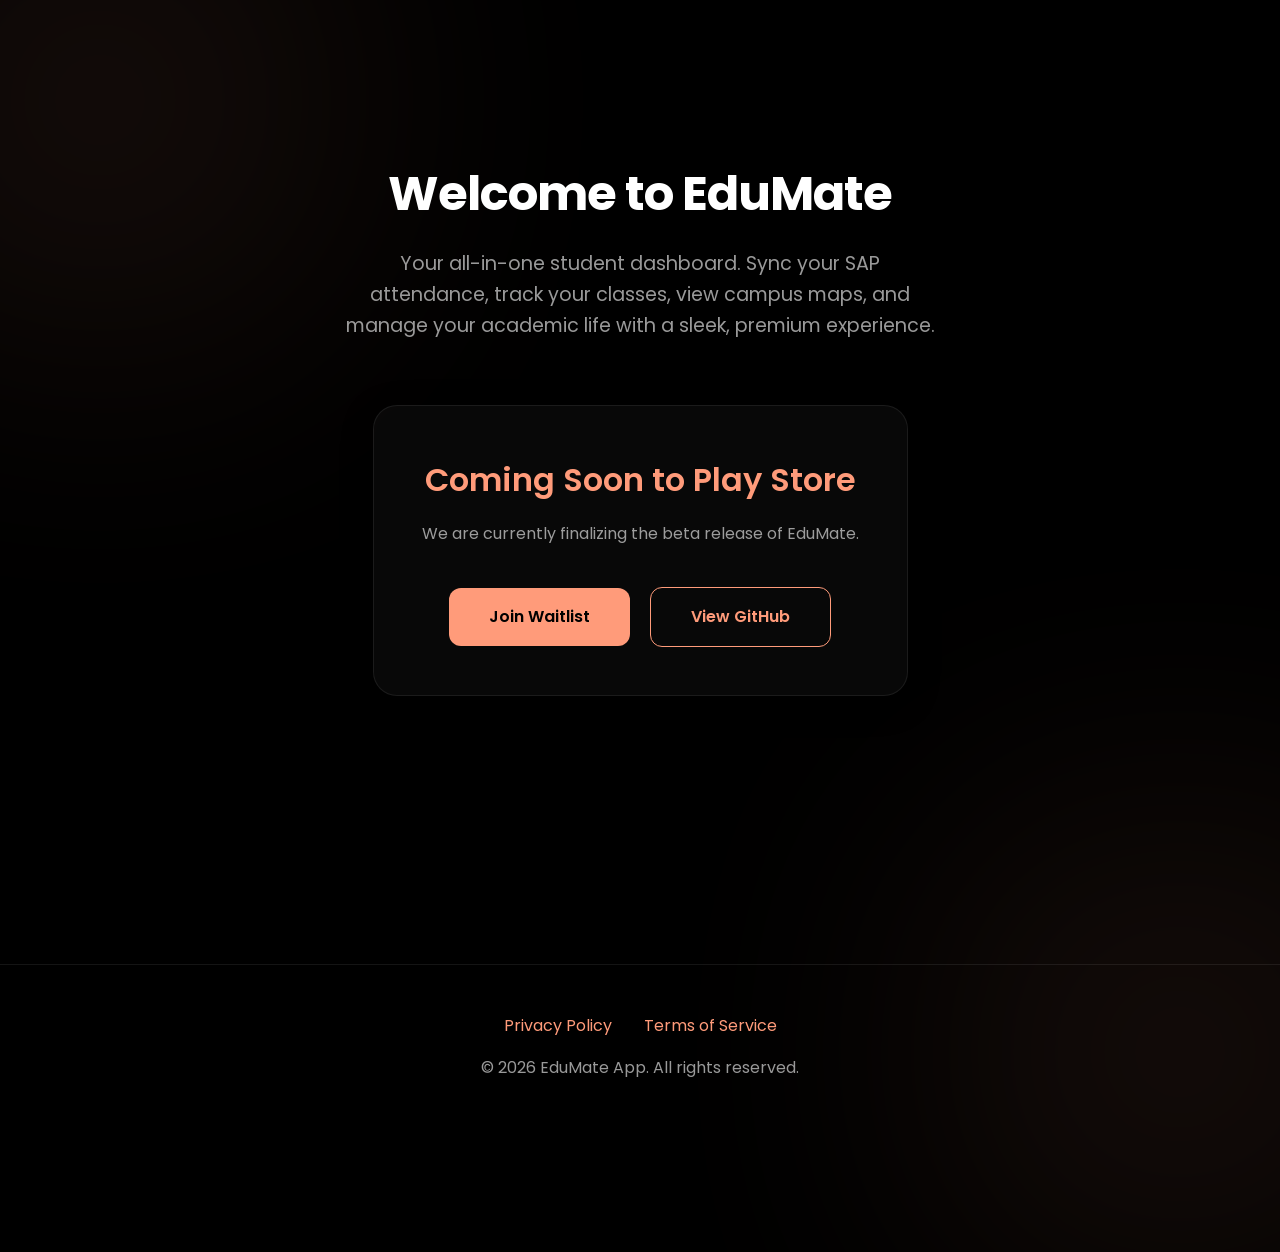
==== index.html @ bf4d726e "first commit" ====
<!DOCTYPE html>
<html lang="en">
<head>
    <meta charset="UTF-8">
    <meta name="viewport" content="width=device-width, initial-scale=1.0">
    <title>EduMate - The Ultimate Student Companion</title>
    <meta name="description" content="EduMate is the ultimate student companion app for managing your timetable, tracking attendance, and staying connected with your campus.">
    <link rel="stylesheet" href="style.css">
</head>
<body>
    <div class="landing-container">
        <h1>Welcome to EduMate</h1>
        <p style="font-size: 1.2rem; max-width: 600px; margin: 0 auto 2rem;">Your all-in-one student dashboard. Sync your SAP attendance, track your classes, view campus maps, and manage your academic life with a sleek, premium experience.</p>
        
        <div class="glass-card" style="margin-bottom: 3rem;">
            <h2 style="margin-top: 0;">Coming Soon to Play Store</h2>
            <p>We are currently finalizing the beta release of EduMate.</p>
            <a href="#" class="btn" onclick="alert('EduMate will be available on the Google Play Store very soon!')">Join Waitlist</a>
            <a href="https://github.com/akash-kabir" class="btn btn-outline" target="_blank">View GitHub</a>
        </div>
        
    </div>

    <footer>
        <div class="footer-links">
            <a href="privacy-policy.html">Privacy Policy</a>
            <a href="terms-of-service.html">Terms of Service</a>
        </div>
        <p>&copy; 2026 EduMate App. All rights reserved.</p>
    </footer>
</body>
</html>
---- style.css ----
@import url('https://fonts.googleapis.com/css2?family=Poppins:wght@300;400;500;600;700&display=swap');

:root {
    --bg-color: #000000;
    --surface-color: #141110;
    --coral: #FF9B7A;
    --coral-dim: rgba(255, 155, 122, 0.15);
    --text-primary: #ffffff;
    --text-secondary: rgba(255, 255, 255, 0.6);
    --glass-bg: rgba(255, 255, 255, 0.03);
    --glass-border: rgba(255, 255, 255, 0.08);
}

* {
    margin: 0;
    padding: 0;
    box-sizing: border-box;
    font-family: 'Poppins', sans-serif;
}

body {
    background-color: var(--bg-color);
    color: var(--text-primary);
    line-height: 1.6;
    overflow-x: hidden;
    position: relative;
}

/* Background Ambient Glows */
body::before, body::after {
    content: '';
    position: absolute;
    width: 400px;
    height: 400px;
    border-radius: 50%;
    background: var(--coral);
    filter: blur(150px);
    opacity: 0.15;
    z-index: -1;
}

body::before {
    top: -100px;
    left: -100px;
}

body::after {
    bottom: -100px;
    right: -100px;
}

/* Typography */
h1 {
    font-size: 3rem;
    font-weight: 700;
    margin-bottom: 1rem;
    letter-spacing: -1px;
}

h2 {
    font-size: 2rem;
    font-weight: 600;
    margin-top: 2rem;
    margin-bottom: 1rem;
    color: var(--coral);
}

h3 {
    font-size: 1.25rem;
    font-weight: 600;
    margin-top: 1.5rem;
    margin-bottom: 0.5rem;
}

p {
    color: var(--text-secondary);
    margin-bottom: 1.5rem;
}

a {
    color: var(--coral);
    text-decoration: none;
    transition: all 0.3s ease;
}

a:hover {
    color: #fff;
}

/* Layout */
.container {
    max-width: 800px;
    margin: 0 auto;
    padding: 4rem 2rem;
}

.landing-container {
    max-width: 1200px;
    min-height: 100vh;
    display: flex;
    flex-direction: column;
    justify-content: center;
    align-items: center;
    text-align: center;
    margin: 0 auto;
    padding: 2rem;
}

/* Glassmorphism Card */
.glass-card {
    background: var(--glass-bg);
    backdrop-filter: blur(20px);
    -webkit-backdrop-filter: blur(20px);
    border: 1px solid var(--glass-border);
    border-radius: 24px;
    padding: 3rem;
    margin-top: 2rem;
    box-shadow: 0 8px 32px 0 rgba(0, 0, 0, 0.3);
}

/* Buttons */
.btn {
    display: inline-block;
    background: var(--coral);
    color: #000;
    font-weight: 600;
    padding: 1rem 2.5rem;
    border-radius: 12px;
    border: none;
    cursor: pointer;
    transition: transform 0.3s ease, box-shadow 0.3s ease;
    margin-top: 1rem;
}

.btn:hover {
    transform: translateY(-2px);
    box-shadow: 0 10px 20px rgba(255, 155, 122, 0.2);
    color: #000;
}

.btn-outline {
    background: transparent;
    color: var(--coral);
    border: 1px solid var(--coral);
    margin-left: 1rem;
}

.btn-outline:hover {
    background: var(--coral-dim);
    color: var(--coral);
}

/* Footer */
footer {
    text-align: center;
    padding: 3rem 0;
    margin-top: 4rem;
    border-top: 1px solid var(--glass-border);
}

.footer-links {
    display: flex;
    justify-content: center;
    gap: 2rem;
    margin-bottom: 1rem;
}

/* Markdown specific styling for policies */
.policy-content ul, .policy-content ol {
    margin-bottom: 1.5rem;
    padding-left: 1.5rem;
    color: var(--text-secondary);
}

.policy-content li {
    margin-bottom: 0.5rem;
}

.policy-content strong {
    color: var(--text-primary);
}

@media (max-width: 768px) {
    h1 { font-size: 2.5rem; }
    .glass-card { padding: 2rem; }
}
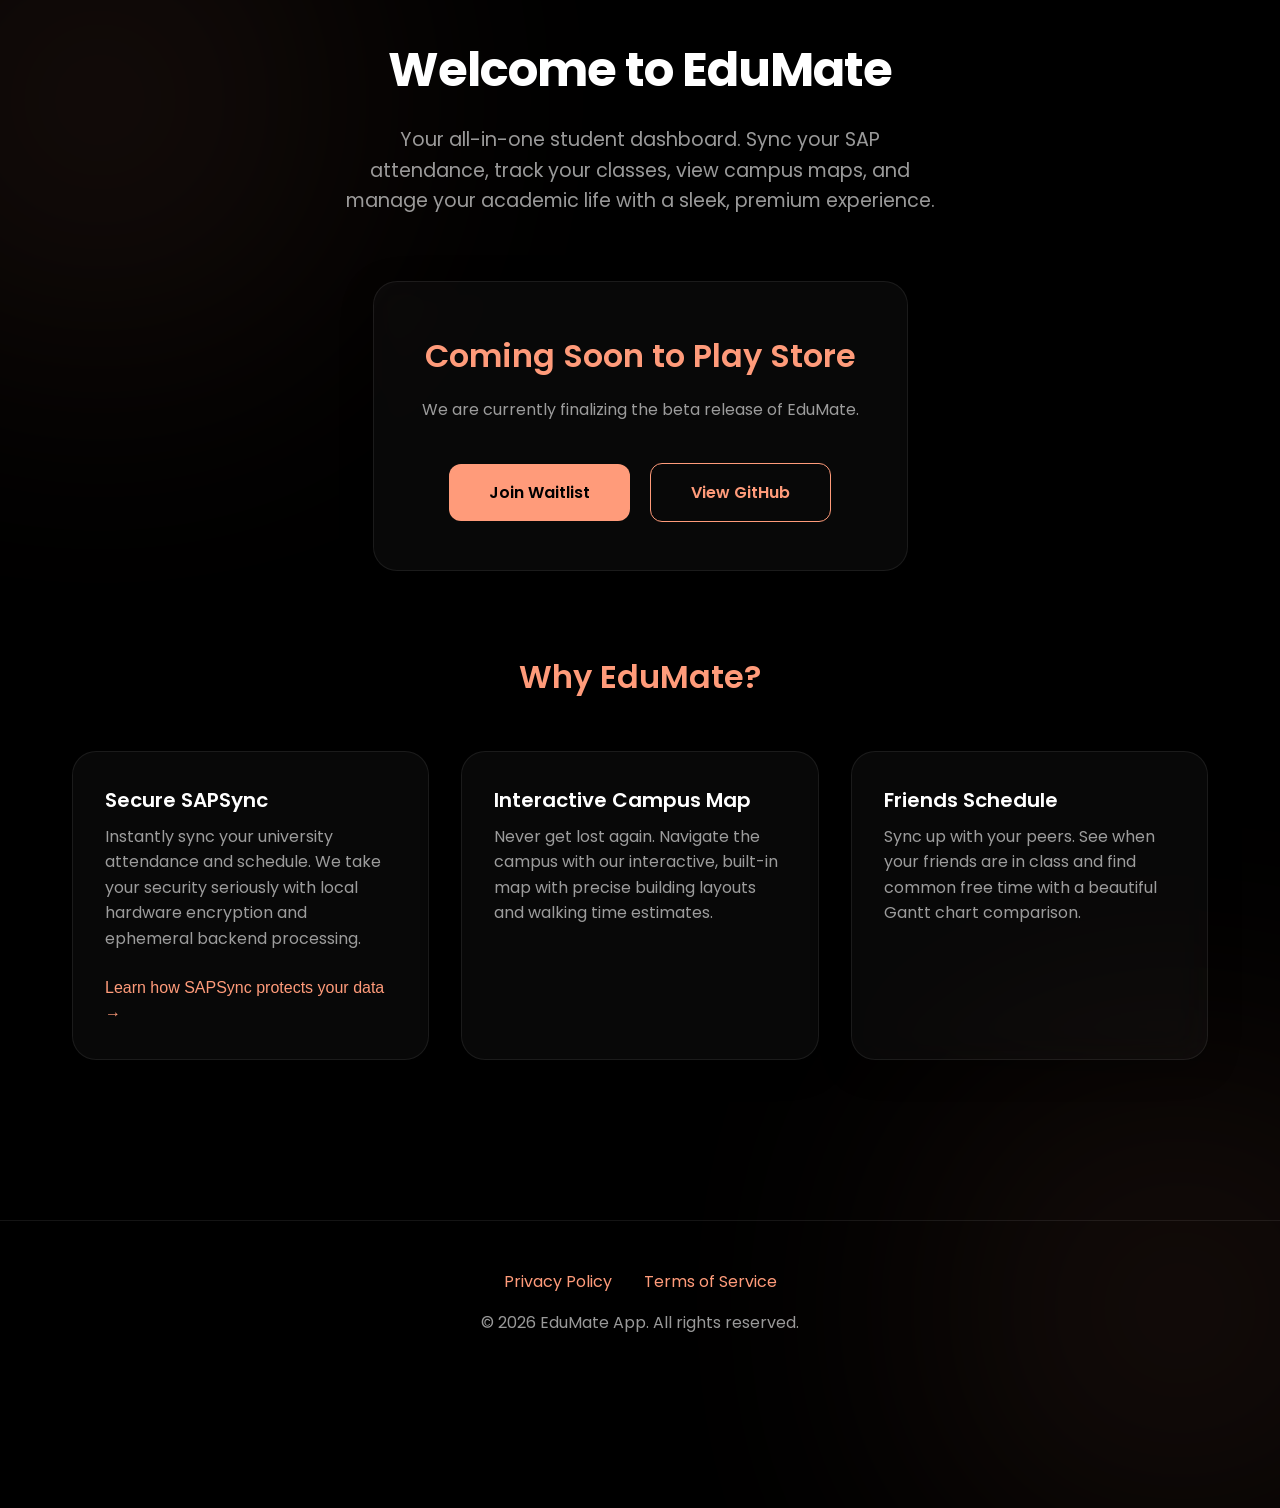
==== commit 1ef290fd: "About SapSync" ====
--- a/index.html
+++ b/index.html
@@ -19,6 +19,23 @@
             <a href="https://github.com/akash-kabir" class="btn btn-outline" target="_blank">View GitHub</a>
         </div>
         
+        <h2 style="margin-top: 2rem;">Why EduMate?</h2>
+        <div class="features-grid">
+            <div class="feature-card glass-card">
+                <h3> Secure SAPSync</h3>
+                <p>Instantly sync your university attendance and schedule. We take your security seriously with local hardware encryption and ephemeral backend processing.</p>
+                <a href="sapsync-info.html" class="feature-link">Learn how SAPSync protects your data &rarr;</a>
+            </div>
+            <div class="feature-card glass-card">
+                <h3> Interactive Campus Map</h3>
+                <p>Never get lost again. Navigate the campus with our interactive, built-in map with precise building layouts and walking time estimates.</p>
+            </div>
+            <div class="feature-card glass-card">
+                <h3> Friends Schedule</h3>
+                <p>Sync up with your peers. See when your friends are in class and find common free time with a beautiful Gantt chart comparison.</p>
+            </div>
+        </div>
+        
     </div>
 
     <footer>
--- a/style.css
+++ b/style.css
@@ -24,6 +24,8 @@
     line-height: 1.6;
     overflow-x: hidden;
     position: relative;
+    word-wrap: break-word;
+    overflow-wrap: break-word;
 }
 
 /* Background Ambient Glows */
@@ -183,4 +185,51 @@
 @media (max-width: 768px) {
     h1 { font-size: 2.5rem; }
     .glass-card { padding: 2rem; }
-}
+    .features-grid { grid-template-columns: 1fr; }
+}
+
+/* Features Grid */
+.features-grid {
+    display: grid;
+    grid-template-columns: repeat(auto-fit, minmax(300px, 1fr));
+    gap: 2rem;
+    margin-top: 2rem;
+    margin-bottom: 4rem;
+    width: 100%;
+}
+
+.feature-card {
+    padding: 2rem;
+    margin-top: 0;
+    text-align: left;
+    transition: transform 0.3s ease, box-shadow 0.3s ease, border-color 0.3s ease;
+    display: flex;
+    flex-direction: column;
+}
+
+.feature-card:hover {
+    transform: translateY(-5px);
+    box-shadow: 0 15px 40px rgba(0, 0, 0, 0.4);
+    border-color: var(--coral);
+}
+
+.feature-card h3 {
+    margin-top: 0;
+    color: #fff;
+    display: flex;
+    align-items: center;
+    gap: 10px;
+}
+
+.feature-link {
+    margin-top: auto;
+    font-weight: 500;
+    display: inline-block;
+    color: var(--coral);
+    transition: transform 0.3s ease, color 0.3s ease;
+}
+
+.feature-link:hover {
+    color: #fff;
+    transform: translateX(5px);
+}
